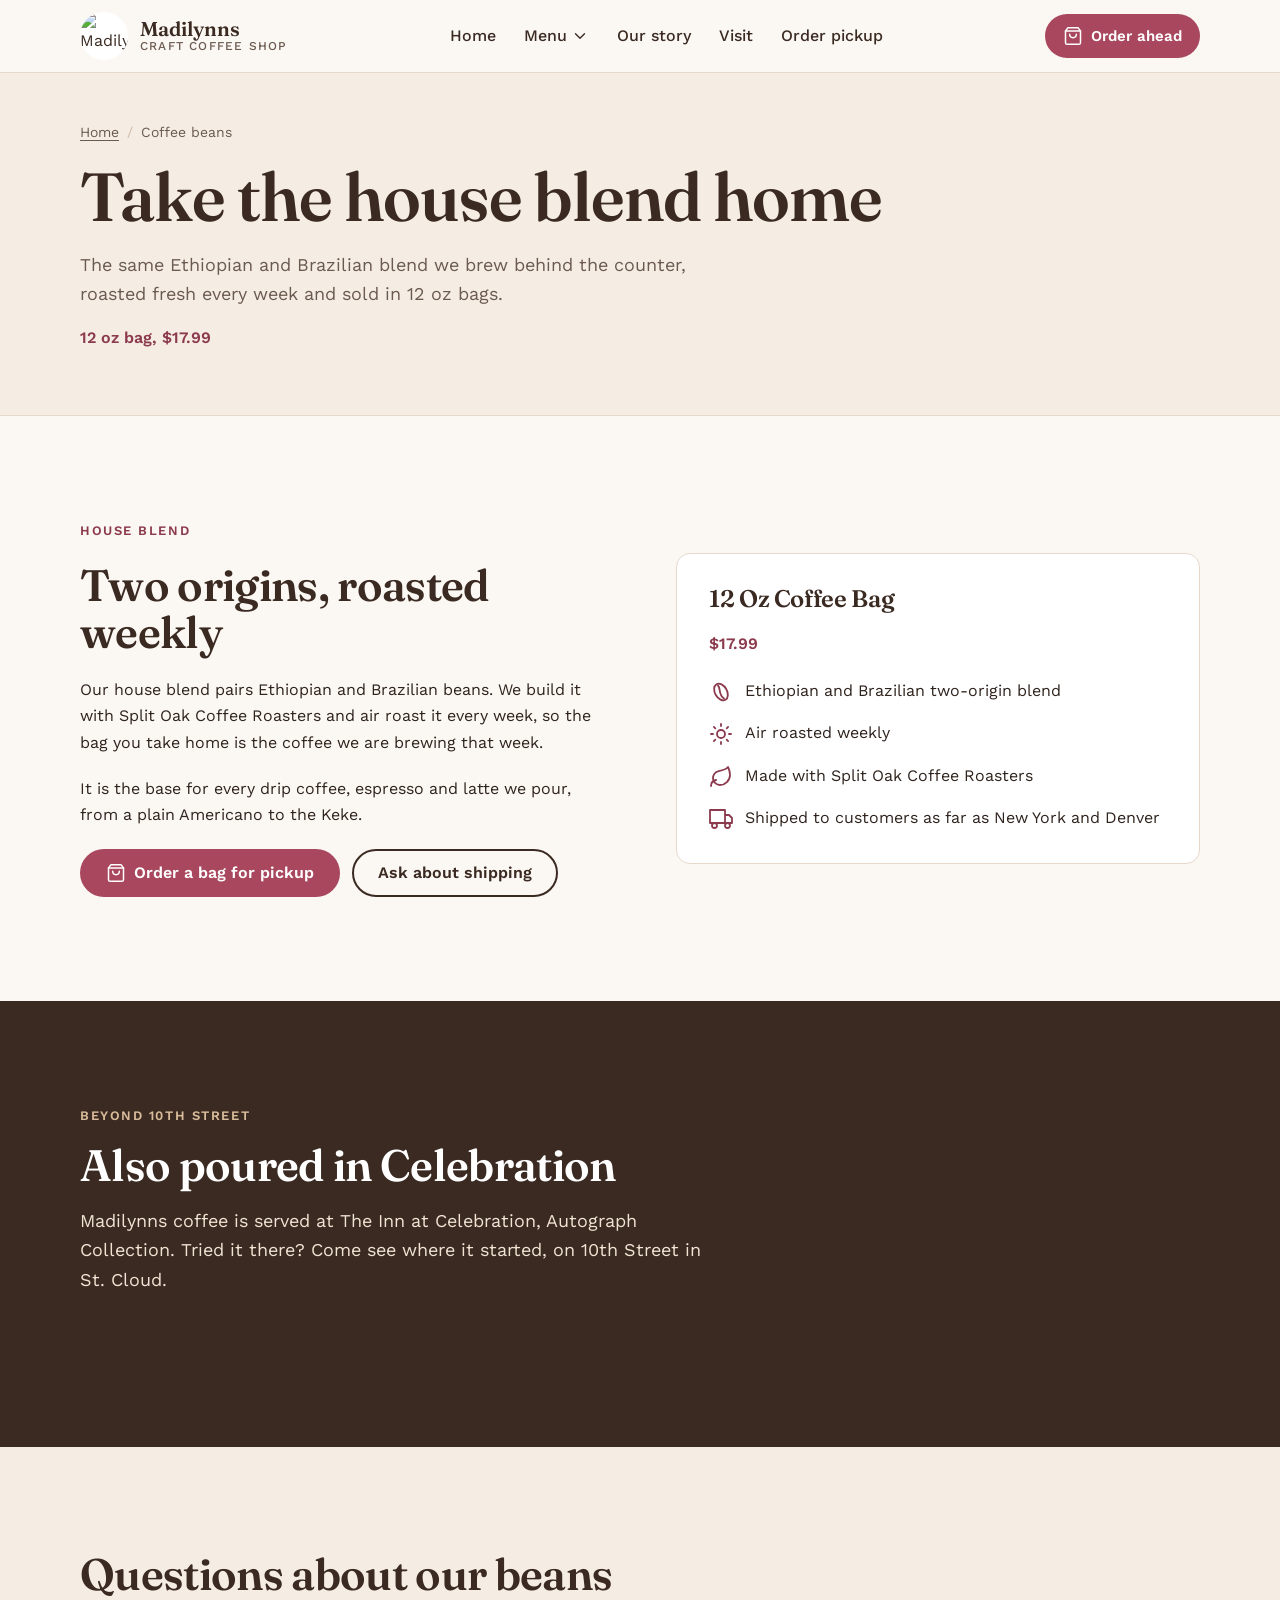
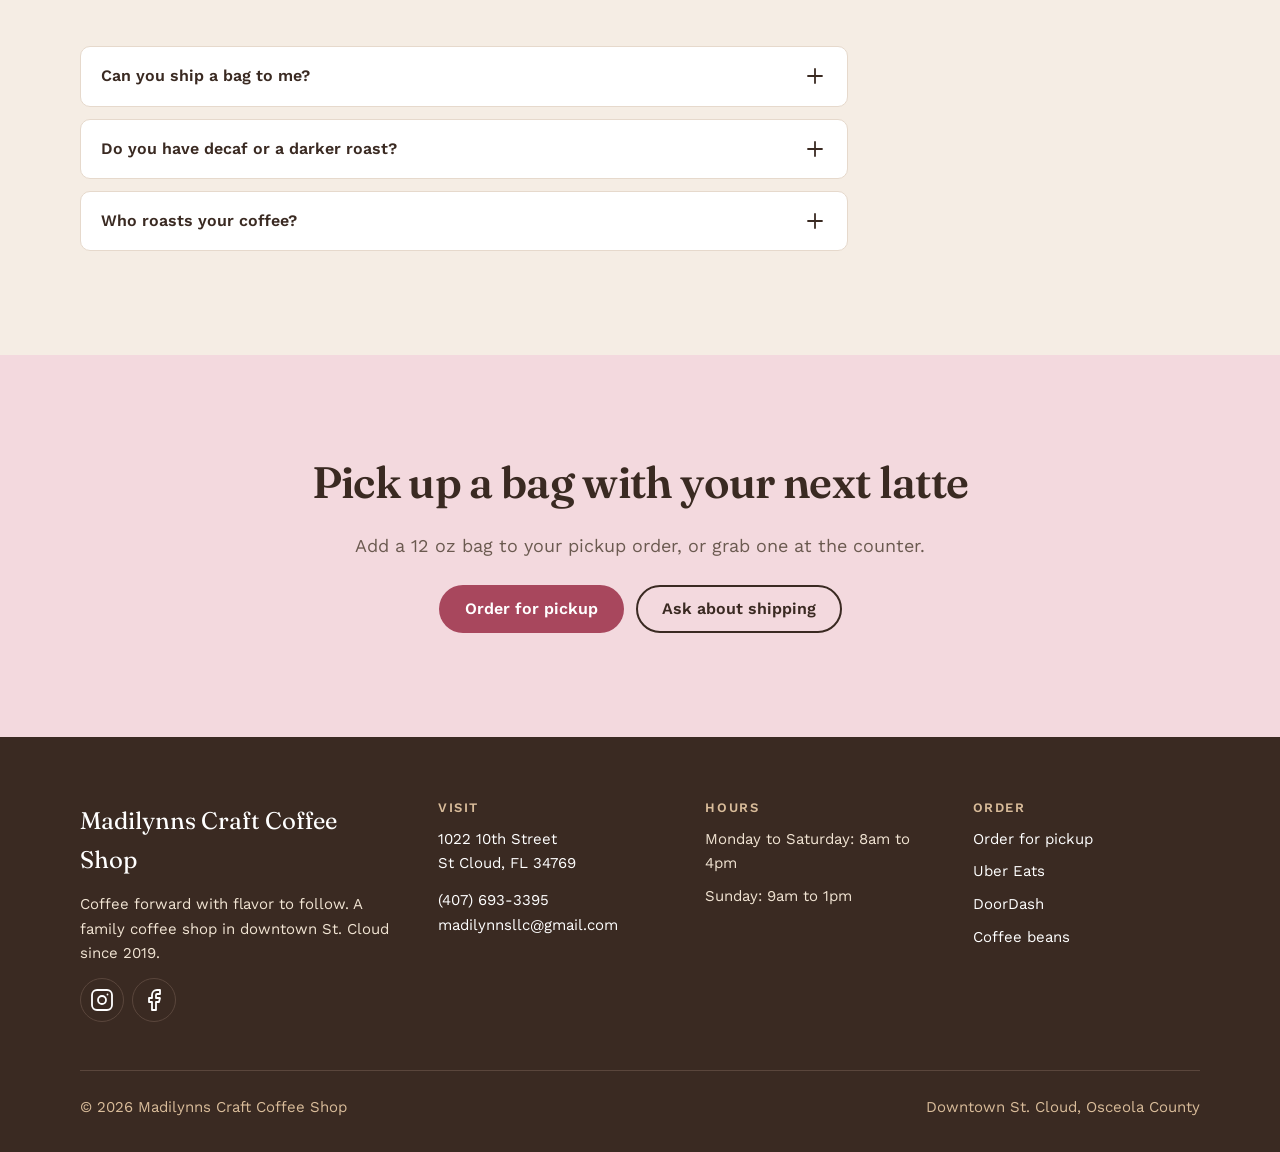
==== beans.html @ c041f852 "Add Madilynns Craft Coffee Shop site and GitHub Pages deploy Static site from the uploaded zip (home" ====
<!doctype html>
<html lang="en" class="no-js">
<head>
<meta charset="utf-8">
<meta name="viewport" content="width=device-width, initial-scale=1">
<title>Coffee Beans in St. Cloud, FL | Madilynns Craft Coffee Shop</title>
<meta name="description" content="Buy the Madilynns house blend in St. Cloud: Ethiopian and Brazilian beans roasted weekly with Split Oak Coffee Roasters. 12 oz bags for $17.99.">
<meta name="robots" content="noindex,nofollow">
<meta property="og:type" content="website">
<meta property="og:title" content="Coffee Beans in St. Cloud, FL | Madilynns Craft Coffee Shop">
<meta property="og:description" content="Buy the Madilynns house blend in St. Cloud: Ethiopian and Brazilian beans roasted weekly with Split Oak Coffee Roasters. 12 oz bags for $17.99.">
<meta property="og:image" content="https://cdn.prod.website-files.com/5ea9c323ac6800b033e99098/632b7a75dce6e6c0fd1fe56f_kQEzEthQ.jpeg">
<link rel="icon" href="https://cdn.prod.website-files.com/5ea9c323ac6800b033e99098/633c945ea6b14cf43fc4c451_madilynns-logo-final-2-04_optimized.png">
<link rel="preconnect" href="https://fonts.googleapis.com">
<link rel="preconnect" href="https://fonts.gstatic.com" crossorigin>
<link href="https://fonts.googleapis.com/css2?family=Fraunces:opsz,wght@9..144,500;9..144,600&amp;family=Work+Sans:wght@400;500;600&amp;display=swap" rel="stylesheet">
<link rel="stylesheet" href="styles.css">
</head>
<body>
<a class="skip-link" href="#main">Skip to content</a>
<header class="site-header">
  <div class="container header-inner">
    <a class="brand" href="index.html">
      <img src="https://cdn.prod.website-files.com/5ea9c323ac6800b033e99098/633c945ea6b14cf43fc4c451_madilynns-logo-final-2-04_optimized.png" alt="Madilynns logo" width="48" height="48">
      <span class="brand-name">Madilynns<small>Craft Coffee Shop</small></span>
    </a>
    <nav class="primary-nav" id="primary-nav" aria-label="Main">
      <ul class="nav-links">
        <li><a href="index.html">Home</a></li>
        <li class="has-dropdown"><button type="button" aria-expanded="false" aria-controls="menu-dropdown">Menu <svg class="icon" viewBox="0 0 24 24" aria-hidden="true"><path d="m6 9 6 6 6-6"/></svg></button>
          <ul class="dropdown" id="menu-dropdown"><li><a href="menu.html">Coffee &amp; drinks</a></li><li><a href="food.html">Food</a></li><li><a href="beans.html" aria-current="page">Coffee beans</a></li></ul></li>
        <li><a href="our-story.html">Our story</a></li>
        <li><a href="visit.html">Visit</a></li>
        <li><a href="https://order.online/store/-24345098/">Order pickup</a></li>
      </ul>
    </nav>
    <a class="btn btn--primary btn--small header-cta" href="https://order.online/store/-24345098/"><svg class="icon" viewBox="0 0 24 24" aria-hidden="true"><path d="M6 2 3 6v14a2 2 0 0 0 2 2h14a2 2 0 0 0 2-2V6l-3-4z"/><path d="M3 6h18M16 10a4 4 0 0 1-8 0"/></svg> Order ahead</a>
    <button class="nav-toggle" type="button" aria-expanded="false" aria-controls="primary-nav" aria-label="Open menu"><svg class="icon" viewBox="0 0 24 24" aria-hidden="true"><path d="M4 6h16M4 12h16M4 18h16"/></svg></button>
  </div>
</header>
<main id="main">
<section class="page-hero">
  <div class="container">
    <nav class="breadcrumb" aria-label="Breadcrumb"><ol><li><a href="index.html">Home</a></li><li aria-current="page">Coffee beans</li></ol></nav>
    <h1>Take the house blend home</h1>
    <p class="lede">The same Ethiopian and Brazilian blend we brew behind the counter, roasted fresh every week and sold in 12 oz bags.</p>
    <p class="starting">12 oz bag, $17.99</p>
  </div>
</section>

<section class="section">
  <div class="container split">
    <div class="split-copy reveal">
      <p class="eyebrow">House blend</p>
      <h2>Two origins, roasted weekly</h2>
      <p>Our house blend pairs Ethiopian and Brazilian beans. We build it with Split Oak Coffee Roasters and air roast it every week, so the bag you take home is the coffee we are brewing that week.</p>
      <p>It is the base for every drip coffee, espresso and latte we pour, from a plain Americano to the Keke.</p>
      <div class="btn-row">
        <a class="btn btn--primary" href="https://order.online/store/-24345098/"><svg class="icon" viewBox="0 0 24 24" aria-hidden="true"><path d="M6 2 3 6v14a2 2 0 0 0 2 2h14a2 2 0 0 0 2-2V6l-3-4z"/><path d="M3 6h18M16 10a4 4 0 0 1-8 0"/></svg> Order a bag for pickup</a>
        <a class="btn btn--ghost" href="visit.html?topic=beans">Ask about shipping</a>
      </div>
    </div>
    <div class="panel reveal">
      <h3>12 Oz Coffee Bag</h3>
      <p class="card-price">$17.99</p>
      <ul class="info-list">
        <li><svg class="icon" viewBox="0 0 24 24" aria-hidden="true"><ellipse cx="12" cy="12" rx="6" ry="9" transform="rotate(-30 12 12)"/><path d="M9 5.5c3 3 0 9 6 13"/></svg><span>Ethiopian and Brazilian two-origin blend</span></li>
        <li><svg class="icon" viewBox="0 0 24 24" aria-hidden="true"><circle cx="12" cy="12" r="4"/><path d="M12 2v2M12 20v2M4.9 4.9l1.4 1.4M17.7 17.7l1.4 1.4M2 12h2M20 12h2M4.9 19.1l1.4-1.4M17.7 6.3l1.4-1.4"/></svg><span>Air roasted weekly</span></li>
        <li><svg class="icon" viewBox="0 0 24 24" aria-hidden="true"><path d="M11 20A7 7 0 0 1 9.8 6.1C15.5 5 17 4.5 19 2c1 2 2 4.2 2 8 0 5.5-4.8 10-10 10z"/><path d="M2 21c0-3 1.9-5.4 5.1-6"/></svg><span>Made with Split Oak Coffee Roasters</span></li>
        <li><svg class="icon" viewBox="0 0 24 24" aria-hidden="true"><path d="M1 3h15v13H1zM16 8h4l3 3v5h-7z"/><circle cx="5.5" cy="18.5" r="2.5"/><circle cx="18.5" cy="18.5" r="2.5"/></svg><span>Shipped to customers as far as New York and Denver</span></li>
      </ul>
    </div>
  </div>
</section>

<section class="section section--dark">
  <div class="container">
    <div class="section-head reveal">
      <p class="eyebrow">Beyond 10th Street</p>
      <h2>Also poured in Celebration</h2>
      <p class="lede">Madilynns coffee is served at The Inn at Celebration, Autograph Collection. Tried it there? Come see where it started, on 10th Street in St. Cloud.</p>
    </div>
  </div>
</section>

<section class="section section--alt">
  <div class="container">
    <div class="section-head reveal"><h2>Questions about our beans</h2></div>
    <div class="faq reveal"><details><summary>Can you ship a bag to me? <svg class="icon" viewBox="0 0 24 24" aria-hidden="true"><path d="M12 5v14M5 12h14"/></svg></summary><p>We have shipped our blends to customers as far as New York and Denver. <a href="visit.html?topic=beans">Send us a message</a> with your city and we will tell you how to order.</p></details><details><summary>Do you have decaf or a darker roast? <svg class="icon" viewBox="0 0 24 24" aria-hidden="true"><path d="M12 5v14M5 12h14"/></svg></summary><p>Yes. Along with the house blend we pour a bold dark roast and a smooth decaf. Ask at the counter which are in stock as bags.</p></details><details><summary>Who roasts your coffee? <svg class="icon" viewBox="0 0 24 24" aria-hidden="true"><path d="M12 5v14M5 12h14"/></svg></summary><p>We work with Split Oak Coffee Roasters on our custom blends, and the house blend is air roasted every week.</p></details></div>
  </div>
</section>

<section class="section section--blush cta-band">
  <div class="container reveal">
    <h2>Pick up a bag with your next latte</h2>
    <p class="lede">Add a 12 oz bag to your pickup order, or grab one at the counter.</p>
    <div class="btn-row">
      <a class="btn btn--primary" href="https://order.online/store/-24345098/">Order for pickup</a>
      <a class="btn btn--ghost" href="visit.html?topic=beans">Ask about shipping</a>
    </div>
  </div>
</section>

</main>
<footer class="site-footer">
  <div class="container">
    <div class="footer-grid">
      <div class="footer-col">
        <p class="footer-brand">Madilynns Craft Coffee Shop</p>
        <p>Coffee forward with flavor to follow. A family coffee shop in downtown St. Cloud since 2019.</p>
        <div class="social">
          <a href="https://www.instagram.com/madilynns.coffee/" aria-label="Madilynns on Instagram"><svg class="icon" viewBox="0 0 24 24" aria-hidden="true"><rect x="2" y="2" width="20" height="20" rx="5"/><circle cx="12" cy="12" r="4"/><path d="M17.5 6.5h.01"/></svg></a>
          <a href="https://www.facebook.com/MadilynnsCraftCoffee" aria-label="Madilynns on Facebook"><svg class="icon" viewBox="0 0 24 24" aria-hidden="true"><path d="M18 2h-3a5 5 0 0 0-5 5v3H7v4h3v8h4v-8h3l1-4h-4V7a1 1 0 0 1 1-1h3z"/></svg></a>
        </div>
      </div>
      <div class="footer-col">
        <h2>Visit</h2>
        <p><a href="https://www.google.com/maps/search/?api=1&query=Madilynns+Craft+Coffee+Shop+1022+10th+Street+St+Cloud+FL+34769">1022 10th Street<br>St Cloud, FL 34769</a></p>
        <p><a href="tel:+14076933395">(407) 693-3395</a><br><a href="mailto:madilynnsllc@gmail.com">madilynnsllc@gmail.com</a></p>
      </div>
      <div class="footer-col">
        <h2>Hours</h2>
        <ul><li>Monday to Saturday: 8am to 4pm</li><li>Sunday: 9am to 1pm</li></ul>
      </div>
      <div class="footer-col">
        <h2>Order</h2>
        <ul>
          <li><a href="https://order.online/store/-24345098/">Order for pickup</a></li>
          <li><a href="https://www.ubereats.com/store/madilynns-craft-coffee-shop/YNJA4YY6W4GlIkFdmwZm3w">Uber Eats</a></li>
          <li><a href="https://www.doordash.com/store/madilynns-craft-coffee-shop-st-cloud-24345098/">DoorDash</a></li>
          <li><a href="beans.html">Coffee beans</a></li>
        </ul>
      </div>
    </div>
    <div class="footer-base">
      <p>&copy; <span data-year>2026</span> Madilynns Craft Coffee Shop</p>
      <p>Downtown St. Cloud, Osceola County</p>
    </div>
  </div>
</footer>
<div class="action-bar">
  <a class="btn btn--ghost" href="tel:+14076933395"><svg class="icon" viewBox="0 0 24 24" aria-hidden="true"><path d="M22 16.9v3a2 2 0 0 1-2.2 2 19.8 19.8 0 0 1-8.6-3.1 19.5 19.5 0 0 1-6-6A19.8 19.8 0 0 1 2.1 4.2 2 2 0 0 1 4.1 2h3a2 2 0 0 1 2 1.7c.1.9.4 1.8.7 2.7a2 2 0 0 1-.5 2.1L8 9.8a16 16 0 0 0 6 6l1.3-1.3a2 2 0 0 1 2.1-.4c.9.3 1.8.6 2.7.7a2 2 0 0 1 1.7 2z"/></svg> Call</a>
  <a class="btn btn--primary" href="https://order.online/store/-24345098/"><svg class="icon" viewBox="0 0 24 24" aria-hidden="true"><path d="M6 2 3 6v14a2 2 0 0 0 2 2h14a2 2 0 0 0 2-2V6l-3-4z"/><path d="M3 6h18M16 10a4 4 0 0 1-8 0"/></svg> Order ahead</a>
</div>
<script src="script.js" defer></script>
</body>
</html>
---- styles.css ----
/* Madilynns Craft Coffee Shop */
:root {
  --espresso: #3a2a22;
  --espresso-soft: #5a463c;
  --rose: #a8475d;
  --rose-deep: #8c3a4d;
  --blush: #f3d9de;
  --wood: #d9bc9a;
  --wood-soft: #f1e4d3;
  --paper: #fbf7f2;
  --paper-2: #f5ede4;
  --white: #ffffff;
  --text: #2f231d;
  --muted: #6b5a50;
  --line: #e6d9cc;
  --line-strong: #cdb9a6;
  --radius: 14px;
  --radius-sm: 10px;
  --shadow: 0 1px 2px rgba(58, 42, 34, 0.06), 0 8px 24px rgba(58, 42, 34, 0.08);
  --container: 74rem;
  --font-head: "Fraunces", Georgia, "Times New Roman", serif;
  --font-body: "Work Sans", system-ui, -apple-system, "Segoe UI", sans-serif;
  --fs-xl: clamp(2.4rem, 1.6rem + 3.6vw, 4.25rem);
  --fs-lg: clamp(1.9rem, 1.4rem + 2vw, 2.75rem);
  --fs-md: clamp(1.25rem, 1.1rem + 0.6vw, 1.5rem);
  --fs-lede: 1.125rem;
  --section: 4.5rem;
}
@media (min-width: 768px) { :root { --section: 6.5rem; } }

*, *::before, *::after { box-sizing: border-box; }
html { scroll-behavior: smooth; -webkit-text-size-adjust: 100%; }
body {
  margin: 0;
  font-family: var(--font-body);
  font-size: 1rem;
  line-height: 1.65;
  color: var(--text);
  background: var(--paper);
  padding-bottom: 4.5rem;
}
@media (min-width: 900px) { body { padding-bottom: 0; } }
img, video { max-width: 100%; display: block; }
a { color: var(--rose-deep); text-underline-offset: 0.2em; }
a:hover { color: var(--rose); }
h1, h2, h3, h4 {
  font-family: var(--font-head);
  font-weight: 600;
  line-height: 1.08;
  letter-spacing: -0.015em;
  color: var(--espresso);
  margin: 0;
}
h1 { font-size: var(--fs-xl); }
h2 { font-size: var(--fs-lg); }
h3 { font-size: var(--fs-md); }
p { margin: 0; }
ul { margin: 0; padding: 0; }

:focus-visible { outline: 3px solid var(--rose); outline-offset: 3px; border-radius: 4px; }
.skip-link {
  position: absolute; left: 1rem; top: -4rem; z-index: 100;
  background: var(--espresso); color: var(--white); padding: 0.75rem 1rem; border-radius: var(--radius-sm);
}
.skip-link:focus { top: 1rem; color: var(--white); }
.sr-only { position: absolute; width: 1px; height: 1px; overflow: hidden; clip: rect(0 0 0 0); white-space: nowrap; }

.container { width: 100%; max-width: var(--container); margin: 0 auto; padding: 0 1.25rem; }
@media (min-width: 768px) { .container { padding: 0 2rem; } }
.section { padding: var(--section) 0; }
.section--alt { background: var(--paper-2); }
.section--blush { background: var(--blush); }
.section--dark { background: var(--espresso); color: var(--wood-soft); }
.section--dark h2, .section--dark h3 { color: var(--white); }
.section-head { display: grid; gap: 1rem; max-width: 44rem; margin-bottom: 3rem; }
.eyebrow {
  font-size: 0.8125rem; font-weight: 600; letter-spacing: 0.12em; text-transform: uppercase; color: var(--rose-deep);
}
.section--dark .eyebrow { color: var(--wood); }
.lede { font-size: var(--fs-lede); color: var(--muted); max-width: 40rem; }
.section--dark .lede { color: var(--wood-soft); }

/* Buttons */
.btn {
  display: inline-flex; align-items: center; justify-content: center; gap: 0.5rem;
  min-height: 48px; padding: 0.75rem 1.5rem; border-radius: 999px;
  font: 600 1rem/1.2 var(--font-body); text-decoration: none; cursor: pointer;
  border: 2px solid transparent; transition: background-color 0.2s, color 0.2s, border-color 0.2s;
}
.btn svg { width: 20px; height: 20px; flex: none; }
.btn--primary { background: var(--rose); color: var(--white); }
.btn--primary:hover { background: var(--rose-deep); color: var(--white); }
.btn--ghost { border-color: var(--espresso); color: var(--espresso); background: transparent; }
.btn--ghost:hover { background: var(--espresso); color: var(--white); }
.btn--ghost-inverse { border-color: var(--wood-soft); color: var(--white); background: transparent; }
.btn--ghost-inverse:hover { background: var(--white); color: var(--espresso); }
.btn--small { min-height: 44px; padding: 0.5rem 1rem; font-size: 0.9375rem; }
.btn-row { display: flex; flex-wrap: wrap; gap: 0.75rem; }

.icon { width: 24px; height: 24px; fill: none; stroke: currentColor; stroke-width: 1.8; stroke-linecap: round; stroke-linejoin: round; flex: none; }

/* Header */
.site-header {
  position: sticky; top: 0; z-index: 50; background: rgba(251, 247, 242, 0.96);
  border-bottom: 1px solid var(--line);
}
.header-inner { display: flex; align-items: center; justify-content: space-between; gap: 1rem; min-height: 4.5rem; }
.brand { display: flex; align-items: center; gap: 0.75rem; text-decoration: none; color: var(--espresso); }
.brand img { width: 48px; height: 48px; object-fit: contain; border-radius: 50%; background: var(--white); }
.brand-name { font-family: var(--font-head); font-size: 1.25rem; font-weight: 600; line-height: 1.1; }
.brand-name small { display: block; font-family: var(--font-body); font-size: 0.75rem; font-weight: 500; letter-spacing: 0.1em; text-transform: uppercase; color: var(--muted); }
.nav-toggle {
  display: inline-flex; align-items: center; justify-content: center; width: 48px; height: 48px;
  border: 1px solid var(--line-strong); border-radius: var(--radius-sm); background: var(--white); color: var(--espresso); cursor: pointer;
}
.primary-nav { display: none; }
.primary-nav.is-open {
  display: block; position: absolute; left: 0; right: 0; top: 100%;
  background: var(--paper); border-bottom: 1px solid var(--line); padding: 1rem 1.25rem 1.5rem; box-shadow: var(--shadow);
}
.nav-links { list-style: none; display: grid; gap: 0.25rem; }
.nav-links a, .nav-links button {
  display: flex; align-items: center; justify-content: space-between; width: 100%; min-height: 44px;
  padding: 0.5rem 0.75rem; border-radius: var(--radius-sm); border: 0; background: none;
  font: 500 1rem/1.3 var(--font-body); color: var(--espresso); text-decoration: none; cursor: pointer;
}
.nav-links a:hover, .nav-links button:hover { background: var(--paper-2); color: var(--espresso); }
.nav-links a[aria-current="page"] { color: var(--rose-deep); font-weight: 600; }
.dropdown { list-style: none; display: none; padding-left: 0.75rem; }
.has-dropdown.is-open > .dropdown { display: grid; gap: 0.25rem; }
.has-dropdown button .icon { width: 18px; height: 18px; transition: transform 0.2s; }
.has-dropdown.is-open button .icon { transform: rotate(180deg); }
.header-cta { display: none; }

@media (min-width: 900px) {
  .nav-toggle { display: none; }
  .primary-nav, .primary-nav.is-open { display: block; position: static; padding: 0; background: none; border: 0; box-shadow: none; }
  .nav-links { display: flex; align-items: center; gap: 0.25rem; }
  .nav-links a, .nav-links button { width: auto; gap: 0.25rem; }
  .has-dropdown { position: relative; }
  .dropdown {
    position: absolute; top: calc(100% + 0.5rem); left: 0; min-width: 14rem; padding: 0.5rem;
    background: var(--white); border: 1px solid var(--line); border-radius: var(--radius); box-shadow: var(--shadow);
  }
  .header-cta { display: inline-flex; }
}

/* Hero */
.hero { padding: 3rem 0 var(--section); }
.hero-grid { display: grid; gap: 2.5rem; align-items: center; }
.hero-copy { display: grid; gap: 1.5rem; }
.open-badge {
  display: inline-flex; align-items: center; gap: 0.5rem; justify-self: start;
  padding: 0.25rem 0.75rem; border-radius: 999px; background: var(--white); border: 1px solid var(--line);
  font-size: 0.875rem; font-weight: 500; color: var(--espresso);
}
.open-badge::before { content: ""; width: 8px; height: 8px; border-radius: 50%; background: var(--line-strong); }
.open-badge.is-open::before { background: #3f8a5a; }
.open-badge.is-closed::before { background: var(--rose); }
.hero-media { position: relative; border-radius: var(--radius); overflow: hidden; aspect-ratio: 4 / 5; background: var(--wood-soft); }
.hero-media img, .hero-media video { width: 100%; height: 100%; object-fit: cover; }
.hero-facts { display: flex; flex-wrap: wrap; gap: 0.5rem 1.5rem; font-size: 0.9375rem; color: var(--muted); list-style: none; }
.hero-facts li { display: flex; align-items: center; gap: 0.5rem; }
.hero-facts .icon { width: 20px; height: 20px; color: var(--rose-deep); }
@media (min-width: 900px) {
  .hero { padding-top: 4.5rem; }
  .hero-grid { grid-template-columns: 1.1fr 0.9fr; gap: 4rem; }
}

.page-hero { padding: 3rem 0 4rem; border-bottom: 1px solid var(--line); background: var(--paper-2); }
.page-hero .container { display: grid; gap: 1rem; }
.breadcrumb { font-size: 0.875rem; color: var(--muted); }
.breadcrumb ol { list-style: none; display: flex; flex-wrap: wrap; gap: 0.5rem; padding: 0; margin: 0; }
.breadcrumb li + li::before { content: "/"; margin-right: 0.5rem; color: var(--line-strong); }
.breadcrumb a { color: var(--muted); }
.starting { font-weight: 600; color: var(--rose-deep); }

/* Order bar */
.order-strip { background: var(--espresso); color: var(--wood-soft); }
.order-strip .container { display: flex; flex-wrap: wrap; align-items: center; justify-content: space-between; gap: 1rem; padding-top: 1.25rem; padding-bottom: 1.25rem; }
.order-strip p { font-weight: 500; }
.order-strip .btn-row { gap: 0.5rem; }

/* Cards */
.grid-3 { display: grid; gap: 1.5rem; }
.grid-2 { display: grid; gap: 1.5rem; }
@media (min-width: 700px) { .grid-2 { grid-template-columns: repeat(2, 1fr); } .grid-3 { grid-template-columns: repeat(2, 1fr); } }
@media (min-width: 1000px) { .grid-3 { grid-template-columns: repeat(3, 1fr); } }
.card {
  display: flex; flex-direction: column; background: var(--white); border: 1px solid var(--line);
  border-radius: var(--radius); overflow: hidden;
}
.card-media { aspect-ratio: 4 / 3; background: var(--wood-soft); }
.card-media img { width: 100%; height: 100%; object-fit: cover; }
.card-body { display: flex; flex-direction: column; gap: 0.75rem; padding: 1.5rem; flex: 1; }
.card-body p { color: var(--muted); }
.card-price { font-weight: 600; color: var(--rose-deep); }
.card-body .btn, .card-body .card-link { margin-top: auto; align-self: flex-start; }
.card-link { font-weight: 600; text-decoration: none; display: inline-flex; align-items: center; gap: 0.25rem; min-height: 44px; }
.card-link .icon { width: 18px; height: 18px; }

/* Steps / features */
.features { display: grid; gap: 2rem; list-style: none; }
@media (min-width: 700px) { .features { grid-template-columns: repeat(2, 1fr); } }
@media (min-width: 1000px) { .features--4 { grid-template-columns: repeat(4, 1fr); } }
.feature { display: grid; gap: 0.75rem; align-content: start; }
.feature-icon {
  display: inline-flex; align-items: center; justify-content: center; width: 48px; height: 48px;
  border-radius: 50%; background: var(--blush); color: var(--rose-deep);
}
.section--dark .feature-icon { background: var(--espresso-soft); color: var(--wood); }
.feature p { color: var(--muted); }
.section--dark .feature p { color: var(--wood-soft); }

/* Split */
.split { display: grid; gap: 2.5rem; align-items: center; }
.split-copy { display: grid; gap: 1.25rem; }
.split-media { border-radius: var(--radius); overflow: hidden; aspect-ratio: 1 / 1; background: var(--wood-soft); }
.split-media img { width: 100%; height: 100%; object-fit: cover; }
@media (min-width: 900px) { .split { grid-template-columns: 1fr 1fr; gap: 4.5rem; } .split--flip .split-media { order: -1; } }

blockquote.pull {
  margin: 0; padding-left: 1.25rem; border-left: 3px solid var(--rose);
  font-family: var(--font-head); font-size: var(--fs-md); line-height: 1.35; color: var(--espresso);
}
blockquote.pull footer { margin-top: 0.75rem; font-family: var(--font-body); font-size: 0.9375rem; color: var(--muted); }

/* Menu */
.menu-nav { display: flex; gap: 0.5rem; overflow-x: auto; padding-bottom: 0.25rem; list-style: none; }
.menu-nav a {
  display: inline-flex; align-items: center; min-height: 44px; padding: 0.5rem 1rem; white-space: nowrap;
  border: 1px solid var(--line-strong); border-radius: 999px; text-decoration: none; color: var(--espresso); background: var(--white); font-size: 0.9375rem;
}
.menu-nav a:hover { border-color: var(--espresso); color: var(--espresso); }
.menu-block { display: grid; gap: 1.5rem; scroll-margin-top: 6rem; }
.menu-block + .menu-block { margin-top: 4rem; }
.menu-block-head { display: grid; gap: 0.5rem; }
.menu-block-head p { color: var(--muted); max-width: 40rem; }
.menu-list { list-style: none; display: grid; gap: 0 3rem; }
@media (min-width: 800px) { .menu-list { grid-template-columns: repeat(2, 1fr); } }
.menu-item { display: grid; gap: 0.25rem; padding: 1rem 0; border-bottom: 1px dashed var(--line-strong); }
.menu-item-top { display: flex; align-items: baseline; justify-content: space-between; gap: 1rem; }
.menu-item h3, .menu-item .menu-name { font-family: var(--font-head); font-size: 1.125rem; font-weight: 600; color: var(--espresso); line-height: 1.3; }
.menu-price { font-weight: 600; color: var(--rose-deep); white-space: nowrap; font-variant-numeric: tabular-nums; }
.menu-item p { color: var(--muted); font-size: 0.9375rem; }
.tag { display: inline-block; padding: 0 0.5rem; border-radius: 999px; background: var(--blush); color: var(--rose-deep); font-size: 0.75rem; font-weight: 600; letter-spacing: 0.04em; vertical-align: middle; margin-left: 0.25rem; }
.note { font-size: 0.875rem; color: var(--muted); }

/* Photo strip */
.photo-strip { display: grid; grid-template-columns: repeat(2, 1fr); gap: 0.75rem; list-style: none; }
@media (min-width: 700px) { .photo-strip { grid-template-columns: repeat(5, 1fr); } }
.photo-strip a { display: block; aspect-ratio: 1 / 1; border-radius: var(--radius-sm); overflow: hidden; background: var(--wood-soft); }
.photo-strip img { width: 100%; height: 100%; object-fit: cover; transition: transform 0.3s; }
.photo-strip a:hover img { transform: scale(1.03); }

/* Hours / visit */
.hours-table { width: 100%; border-collapse: collapse; }
.hours-table th, .hours-table td { text-align: left; padding: 0.75rem 0; border-bottom: 1px solid var(--line); }
.hours-table td { text-align: right; font-variant-numeric: tabular-nums; }
.hours-table tr.is-today th, .hours-table tr.is-today td { color: var(--rose-deep); font-weight: 600; }
.info-list { list-style: none; display: grid; gap: 1rem; }
.info-list li { display: flex; gap: 0.75rem; align-items: flex-start; }
.info-list .icon { color: var(--rose-deep); margin-top: 0.125rem; }
.panel { background: var(--white); border: 1px solid var(--line); border-radius: var(--radius); padding: 1.5rem; display: grid; gap: 1.25rem; align-content: start; }
@media (min-width: 768px) { .panel { padding: 2rem; } }

/* FAQ */
.faq { display: grid; gap: 0.75rem; max-width: 48rem; }
.faq details { background: var(--white); border: 1px solid var(--line); border-radius: var(--radius-sm); }
.faq summary {
  display: flex; justify-content: space-between; align-items: center; gap: 1rem; min-height: 44px;
  padding: 1rem 1.25rem; cursor: pointer; font-weight: 600; color: var(--espresso); list-style: none;
}
.faq summary::-webkit-details-marker { display: none; }
.faq summary .icon { transition: transform 0.2s; }
.faq details[open] summary .icon { transform: rotate(45deg); }
.faq details p { padding: 0 1.25rem 1.25rem; color: var(--muted); }

/* Form */
.form { display: grid; gap: 1.25rem; }
.form-row { display: grid; gap: 1.25rem; }
@media (min-width: 640px) { .form-row { grid-template-columns: 1fr 1fr; } }
.field { display: grid; gap: 0.5rem; }
.field label { font-weight: 600; font-size: 0.9375rem; color: var(--espresso); }
.field input, .field select, .field textarea {
  width: 100%; min-height: 48px; padding: 0.75rem 1rem; border: 1px solid var(--line-strong); border-radius: var(--radius-sm);
  font: 400 1rem/1.4 var(--font-body); color: var(--text); background: var(--white);
}
.field textarea { min-height: 8rem; resize: vertical; }
.field input:focus, .field select:focus, .field textarea:focus { border-color: var(--rose); outline: 2px solid var(--blush); }
.form-note { font-size: 0.875rem; color: var(--muted); }
.form-status { font-weight: 600; color: var(--rose-deep); }

/* CTA band */
.cta-band { text-align: center; }
.cta-band .container { display: grid; gap: 1.5rem; justify-items: center; }
.cta-band .lede { margin: 0 auto; }

/* Footer */
.site-footer { background: var(--espresso); color: var(--wood-soft); padding: 4rem 0 2rem; font-size: 0.9375rem; }
.site-footer a { color: var(--white); }
.footer-grid { display: grid; gap: 2.5rem; }
@media (min-width: 768px) { .footer-grid { grid-template-columns: 1.4fr 1fr 1fr 1fr; } }
.footer-col { display: grid; gap: 0.75rem; align-content: start; }
.footer-col h2 { font-family: var(--font-body); font-size: 0.8125rem; letter-spacing: 0.12em; text-transform: uppercase; color: var(--wood); }
.footer-col ul { list-style: none; display: grid; gap: 0.5rem; }
.footer-col a { text-decoration: none; }
.footer-col a:hover { text-decoration: underline; color: var(--white); }
.footer-brand { font-family: var(--font-head); font-size: 1.5rem; color: var(--white); }
.social { display: flex; gap: 0.5rem; }
.social a { display: inline-flex; align-items: center; justify-content: center; width: 44px; height: 44px; border: 1px solid var(--espresso-soft); border-radius: 50%; }
.footer-base { margin-top: 3rem; padding-top: 1.5rem; border-top: 1px solid var(--espresso-soft); display: flex; flex-wrap: wrap; justify-content: space-between; gap: 1rem; color: var(--wood); }

/* Mobile action bar */
.action-bar {
  position: fixed; left: 0; right: 0; bottom: 0; z-index: 60; display: grid; grid-template-columns: 1fr 1fr; gap: 0.5rem;
  padding: 0.5rem 0.75rem calc(0.5rem + env(safe-area-inset-bottom)); background: var(--paper); border-top: 1px solid var(--line);
}
.action-bar .btn { min-height: 48px; padding: 0.5rem; }
@media (min-width: 900px) { .action-bar { display: none; } }

/* Reveal */
.reveal { opacity: 0; transform: translateY(12px); transition: opacity 0.6s ease, transform 0.6s ease; }
.reveal.is-visible { opacity: 1; transform: none; }
.no-js .reveal { opacity: 1; transform: none; }

@media (prefers-reduced-motion: reduce) {
  html { scroll-behavior: auto; }
  *, *::before, *::after { transition: none !important; animation: none !important; }
  .reveal { opacity: 1; transform: none; }
}
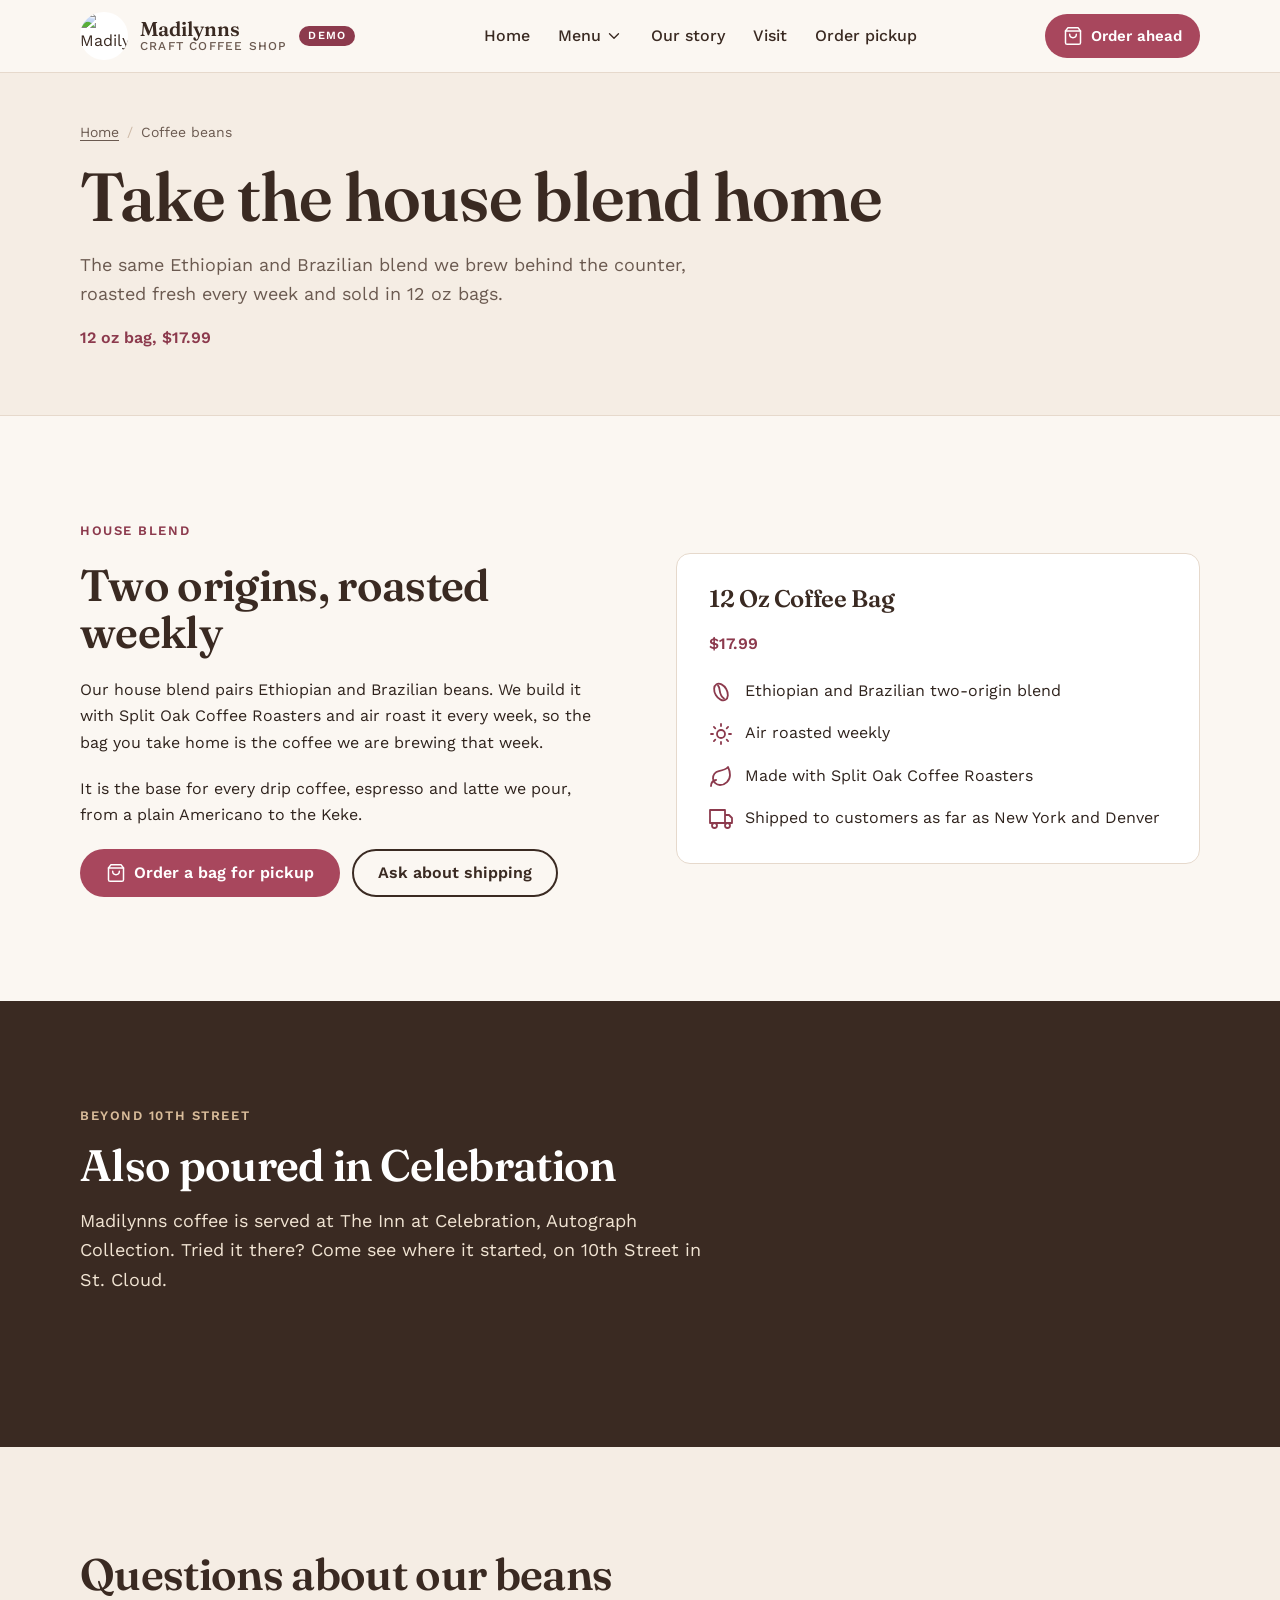
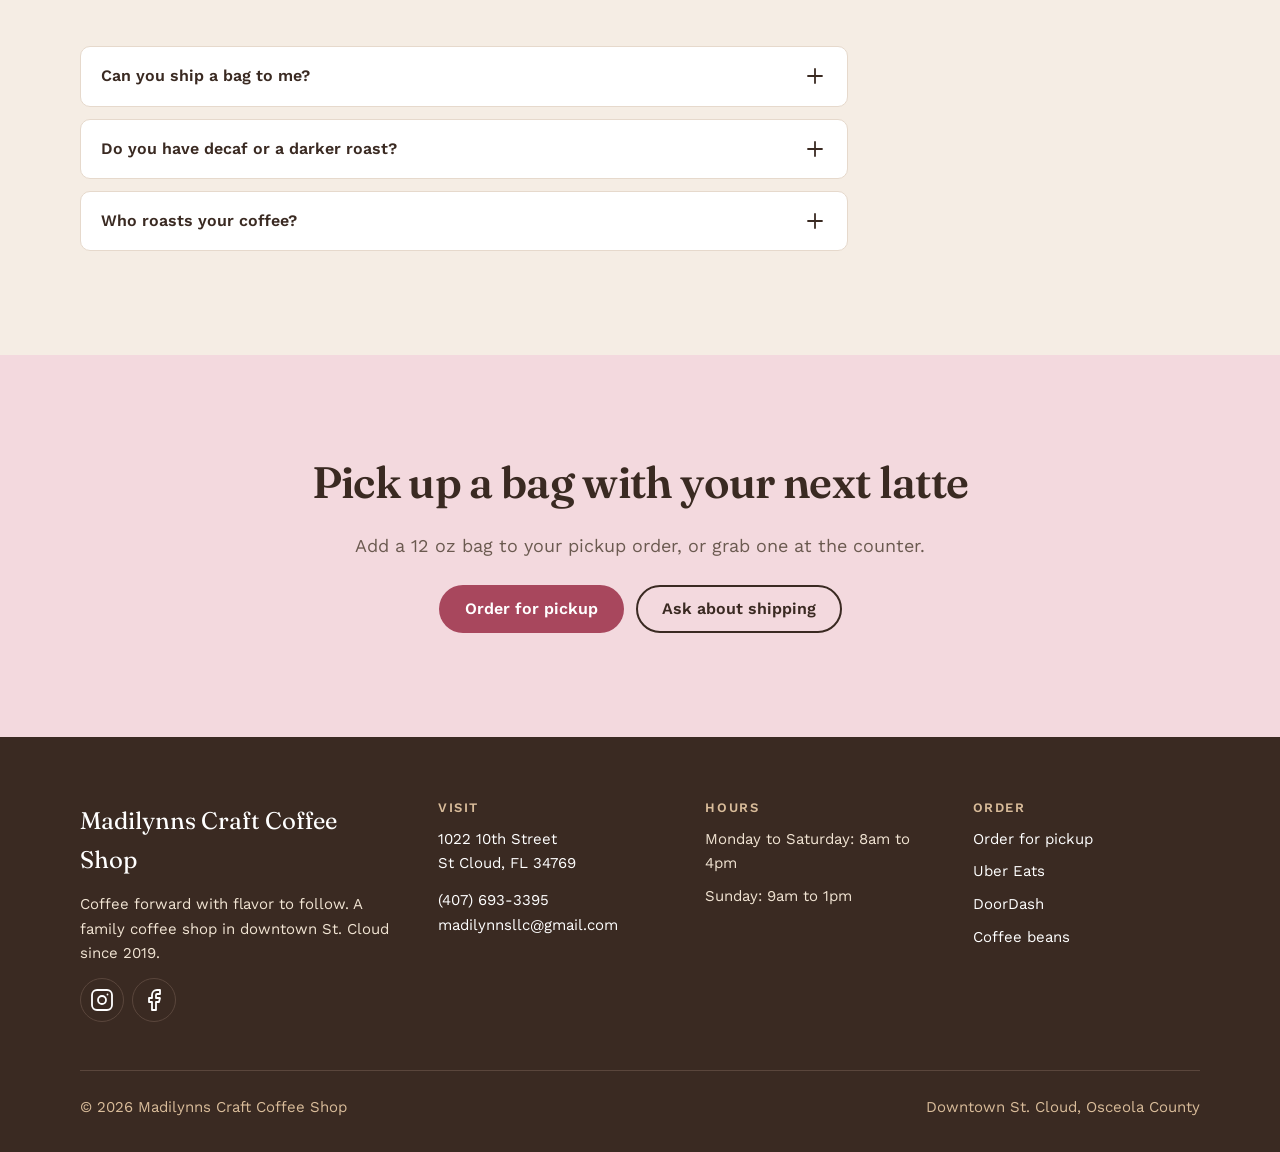
==== commit 7d5b42ad: "Add Demo tag to the site header Shows a small Demo pill next to the brand on every page so visitors " ====
--- a/beans.html
+++ b/beans.html
@@ -23,6 +23,7 @@
     <a class="brand" href="index.html">
       <img src="https://cdn.prod.website-files.com/5ea9c323ac6800b033e99098/633c945ea6b14cf43fc4c451_madilynns-logo-final-2-04_optimized.png" alt="Madilynns logo" width="48" height="48">
       <span class="brand-name">Madilynns<small>Craft Coffee Shop</small></span>
+      <span class="demo-tag" title="Demo site, not the live Madilynns website">Demo</span>
     </a>
     <nav class="primary-nav" id="primary-nav" aria-label="Main">
       <ul class="nav-links">
--- a/styles.css
+++ b/styles.css
@@ -109,6 +109,7 @@
 .brand img { width: 48px; height: 48px; object-fit: contain; border-radius: 50%; background: var(--white); }
 .brand-name { font-family: var(--font-head); font-size: 1.25rem; font-weight: 600; line-height: 1.1; }
 .brand-name small { display: block; font-family: var(--font-body); font-size: 0.75rem; font-weight: 500; letter-spacing: 0.1em; text-transform: uppercase; color: var(--muted); }
+.demo-tag { align-self: center; padding: 0.15rem 0.55rem; border-radius: 999px; background: var(--rose-deep); color: var(--white); font-size: 0.6875rem; font-weight: 600; letter-spacing: 0.12em; text-transform: uppercase; line-height: 1.4; }
 .nav-toggle {
   display: inline-flex; align-items: center; justify-content: center; width: 48px; height: 48px;
   border: 1px solid var(--line-strong); border-radius: var(--radius-sm); background: var(--white); color: var(--espresso); cursor: pointer;
